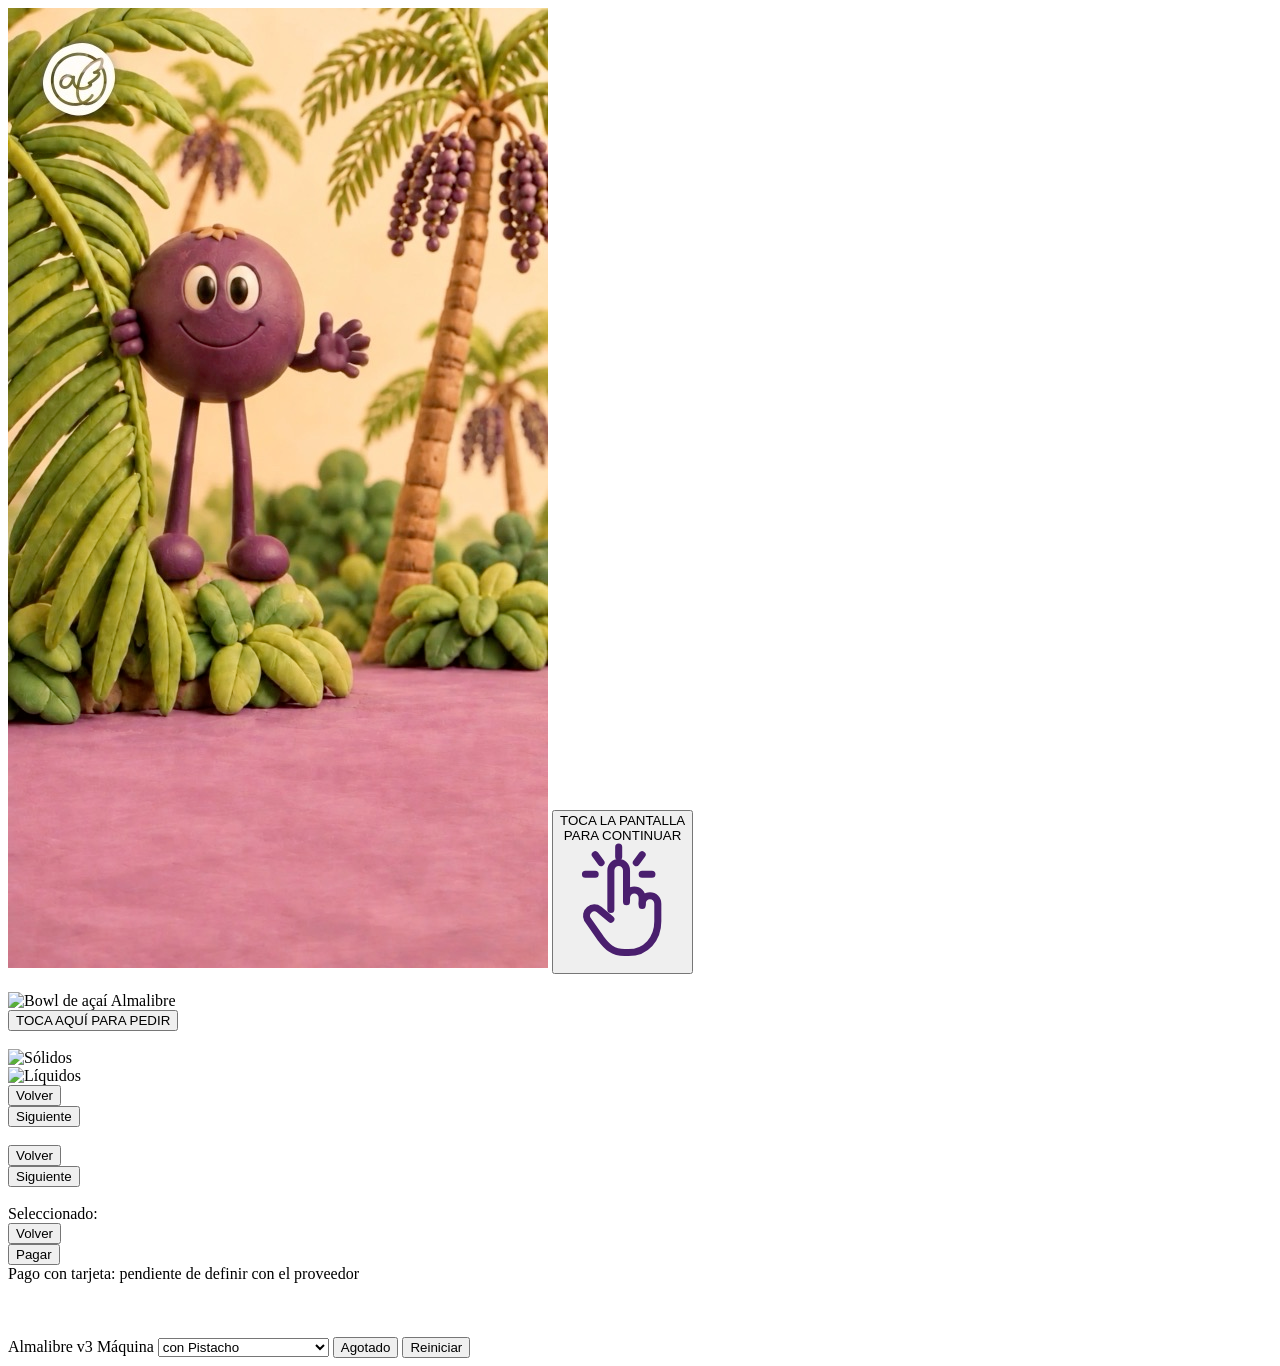
==== index.html @ a259373f "Add tracked almalibre logo on the cup in the attract video Co-Authored-By: Claude Opus 5.5 <noreply@" ====
<!doctype html>
<html lang="es">
<head>
<meta charset="utf-8">
<meta name="viewport" content="width=device-width,initial-scale=1,viewport-fit=cover">
<title>Almalibre · Kiosko v3</title>
<link rel="preconnect" href="https://fonts.googleapis.com">
<link rel="preconnect" href="https://fonts.gstatic.com" crossorigin>
<link href="https://fonts.googleapis.com/css2?family=Outfit:wght@400;500;600;700;800&display=swap" rel="stylesheet">
<link rel="stylesheet" href="styles.css">
</head>
<body>
<div class="stage-wrap">
  <div class="kiosk" id="kiosk">

    <!-- 1 · Bienvenida: solo vídeo -->
    <section class="screen" data-screen="attract">
      <video id="attractVideo" src="assets/video/attract.mp4?v=6" poster="assets/attract-poster.jpg" muted loop playsinline autoplay></video>
      <button class="tap-cta" aria-label="Toca la pantalla para continuar">
        <span>TOCA LA PANTALLA<br>PARA CONTINUAR</span>
        <svg viewBox="0 0 64 64" aria-hidden="true"><g fill="none" stroke="#4A1F6E" stroke-width="3.6" stroke-linecap="round" stroke-linejoin="round"><path d="M26 34V14a4 4 0 0 1 8 0v16"/><path d="M34 28a4 4 0 0 1 8 0v4"/><path d="M42 31a4 4 0 0 1 8 0v9c0 9-6 16-15 16h-2c-6 0-9-3-12-7l-7-10a4 4 0 0 1 6-5l6 5"/><path d="M30 2v5M18 6l3 4M42 6l-3 4M13 16h5M42 16h5"/></g></svg>
      </button>
    </section>

    <!-- 2 · Personaliza (fondo welcome_*: logo + info; app: slot imagen/vídeo + botón) -->
    <section class="screen light" data-screen="welcome">
      <img class="bg" src="export/onctuo_label_welcome_vanille_en.jpg" alt="">
      <div class="product-slot"><img src="assets/bowls-1.png" alt="Bowl de açaí Almalibre"></div>
      <button class="app-btn start" data-go="book">TOCA AQUÍ PARA PEDIR</button>
    </section>

    <!-- 3 · Toppings (book) -->
    <section class="screen light" data-screen="book">
      <img class="bg" src="export/onctuo_label_book_en.jpg" alt="">
      <div class="book-scroll">
        <img class="sec-label" src="export/onctuo_label_book_topping_en.png" alt="Sólidos">
        <div class="grid" id="gridSolid"></div>
        <img class="sec-label" src="export/onctuo_label_book_sauce_fr.png" alt="Líquidos">
        <div class="grid" id="gridLiquid"></div>
      </div>
      <div class="app-bar">
        <button class="app-btn secondary" data-go="welcome">Volver</button>
        <div class="total" id="bookTotal"></div>
        <button class="app-btn" data-go="order">Siguiente</button>
      </div>
    </section>

    <!-- 4 · Cantidad de bowls (order) -->
    <section class="screen light" data-screen="order">
      <img class="bg" src="export/onctuo_label_order_en.jpg" alt="">
      <div class="qty" id="qty"></div>
      <div class="app-bar">
        <button class="app-btn secondary" data-go="book">Volver</button>
        <div class="total" id="orderTotal"></div>
        <button class="app-btn" data-go="payment">Siguiente</button>
      </div>
    </section>

    <!-- 5 · Resumen (payment_*: fondo con texto; app: texto del pedido) -->
    <section class="screen light" data-screen="payment">
      <img class="bg" src="export/onctuo_label_payment_en.jpg" alt="">
      <div class="sum-head"><span>Seleccionado:</span><b id="sumQty"></b></div>
      <div class="sum-list" id="sumList"></div>
      <div class="app-bar">
        <button class="app-btn secondary" data-go="order">Volver</button>
        <div class="total" id="sumTotal"></div>
        <button class="app-btn" data-go="outing">Pagar</button>
      </div>
      <div class="todo-note">Pago con tarjeta: pendiente de definir con el proveedor</div>
    </section>

    <!-- 6 · Preparando -->
    <section class="screen light" data-screen="outing">
      <img class="bg" src="export/onctuo_label_outing_en.jpg" alt="">
      <div class="making">
        <img class="making-cup" src="assets/bowls-1.png" alt="">
        <img class="progress" id="progress" src="export/onctuo_outing_process_1.png" alt="">
      </div>
      <div class="ready" id="ready" hidden>
        <div class="ready-card">¡Tu bowl está listo!<small>Recógelo abajo y disfruta</small></div>
      </div>
    </section>

    <!-- Agotado -->
    <section class="screen" data-screen="soldout">
      <img class="bg" src="export/onctuo_label_sold_out_en.png" alt="">
    </section>

  </div>
</div>

<!-- Prototype controls (not part of the machine UI) -->
<nav class="proto-bar">
  <span class="proto-title">Almalibre v3</span>
  <label>Máquina
    <select id="slotSelect">
      <option value="pistacho">con Pistacho</option>
      <option value="crema">con Crema de cacahuete</option>
    </select>
  </label>
  <button data-go="soldout">Agotado</button>
  <button data-go="attract">Reiniciar</button>
</nav>
<script src="app.js"></script>
</body>
</html>
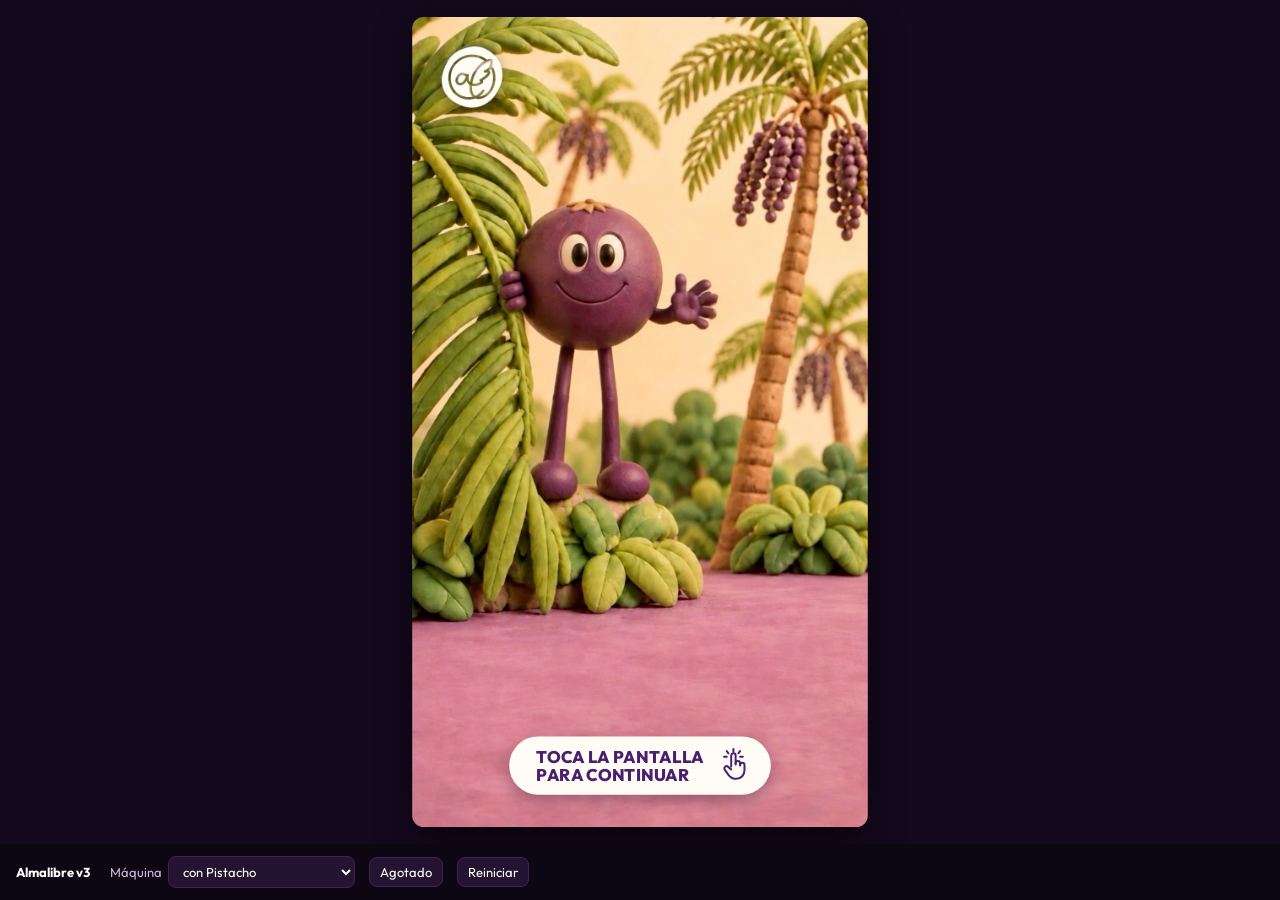
==== commit e4fb35fd: "Prototype plays the screen videos; welcome cup at 62% in a 16:9 strip, no beige slot; toppings tiles" ====
--- a/index.html
+++ b/index.html
@@ -7,7 +7,7 @@
 <link rel="preconnect" href="https://fonts.googleapis.com">
 <link rel="preconnect" href="https://fonts.gstatic.com" crossorigin>
 <link href="https://fonts.googleapis.com/css2?family=Outfit:wght@400;500;600;700;800&display=swap" rel="stylesheet">
-<link rel="stylesheet" href="styles.css">
+<link rel="stylesheet" href="styles.css?v=20261122">
 </head>
 <body>
 <div class="stage-wrap">
@@ -15,7 +15,7 @@
 
     <!-- 1 · Bienvenida: solo vídeo -->
     <section class="screen" data-screen="attract">
-      <video id="attractVideo" src="assets/video/attract.mp4?v=6" poster="assets/attract-poster.jpg" muted loop playsinline autoplay></video>
+      <video id="attractVideo" src="assets/video/attract.mp4?v=8" poster="assets/attract-poster.jpg" muted loop playsinline autoplay></video>
       <button class="tap-cta" aria-label="Toca la pantalla para continuar">
         <span>TOCA LA PANTALLA<br>PARA CONTINUAR</span>
         <svg viewBox="0 0 64 64" aria-hidden="true"><g fill="none" stroke="#4A1F6E" stroke-width="3.6" stroke-linecap="round" stroke-linejoin="round"><path d="M26 34V14a4 4 0 0 1 8 0v16"/><path d="M34 28a4 4 0 0 1 8 0v4"/><path d="M42 31a4 4 0 0 1 8 0v9c0 9-6 16-15 16h-2c-6 0-9-3-12-7l-7-10a4 4 0 0 1 6-5l6 5"/><path d="M30 2v5M18 6l3 4M42 6l-3 4M13 16h5M42 16h5"/></g></svg>
@@ -25,13 +25,20 @@
     <!-- 2 · Personaliza (fondo welcome_*: logo + info; app: slot imagen/vídeo + botón) -->
     <section class="screen light" data-screen="welcome">
       <img class="bg" src="export/onctuo_label_welcome_vanille_en.jpg" alt="">
-      <div class="product-slot"><img src="assets/bowls-1.png" alt="Bowl de açaí Almalibre"></div>
+      <!-- product video in the machine's 16:9 strip: transparent HEVC first (Safari / Chrome on Mac),
+           H.264 on the cream background as the fallback for browsers without alpha video -->
+      <div class="product-slot"><video class="loop" muted loop playsinline aria-label="Pote de açaí Almalibre girando">
+        <source src="export/video/onctuo_welcome_cup_loop_alpha.mov">
+        <source src="export/video/onctuo_welcome_cup_loop.mp4" type="video/mp4">
+      </video></div>
       <button class="app-btn start" data-go="book">TOCA AQUÍ PARA PEDIR</button>
     </section>
 
     <!-- 3 · Toppings (book) -->
     <section class="screen light" data-screen="book">
-      <img class="bg" src="export/onctuo_label_book_en.jpg" alt="">
+      <!-- background video (Almita invites to choose): plays ONCE each time the screen opens, then rests on its
+           last frame, which is the same as the first frame and the JPG fallback -->
+      <video class="bg loop" src="export/video/onctuo_book_loop.mp4" poster="export/onctuo_label_book_en.jpg" muted playsinline></video>
       <div class="book-scroll">
         <img class="sec-label" src="export/onctuo_label_book_topping_en.png" alt="Sólidos">
         <div class="grid" id="gridSolid"></div>
@@ -83,7 +90,7 @@
 
     <!-- Agotado -->
     <section class="screen" data-screen="soldout">
-      <img class="bg" src="export/onctuo_label_sold_out_en.png" alt="">
+      <video class="bg loop" src="export/video/onctuo_sold_out_loop.mp4" poster="export/onctuo_label_sold_out_en.png" muted loop playsinline></video>
     </section>
 
   </div>
@@ -101,6 +108,6 @@
   <button data-go="soldout">Agotado</button>
   <button data-go="attract">Reiniciar</button>
 </nav>
-<script src="app.js"></script>
+<script src="app.js?v=20261122"></script>
 </body>
 </html>
--- a/styles.css
+++ b/styles.css
@@ -0,0 +1,118 @@
+:root{
+  --plum-900:#2a0f40; --plum-800:#4a1f6e;
+  --main:#4A1F6E;        /* main colour (borders) */
+  --btn:#FAB417;         /* primary button fill */
+  --btn-text:#24142E;    /* primary button text (dark purple) */
+  --btn2:#FFFFFF;        /* secondary button fill */
+  --btn2-text:#4A1F6E;   /* secondary button text */
+  --app-text:#4A1F6E;    /* app text on light screens */
+  --card:#F5F1E8;        /* topping card fill */
+  --caption:#8E8167;     /* "Imagen ilustrativa" */
+  --cream-bg:#FFFCF5;
+}
+*{box-sizing:border-box;margin:0;padding:0}
+html,body{height:100%}
+body{background:#14091d;font-family:"Outfit",system-ui,sans-serif;color:#fff;overflow:hidden;
+  -webkit-tap-highlight-color:transparent;user-select:none}
+button{font:inherit;color:inherit;border:0;background:none;cursor:pointer}
+[hidden]{display:none!important}
+
+/* ---------- kiosk canvas 1080×1920, scaled to fit ---------- */
+.stage-wrap{position:fixed;inset:0 0 56px 0}
+.kiosk{width:1080px;height:1920px;position:absolute;left:50%;top:50%;transform-origin:center;
+  overflow:hidden;border-radius:28px;background:var(--plum-900);box-shadow:0 30px 80px rgba(0,0,0,.55)}
+.screen{position:absolute;inset:0;opacity:0;visibility:hidden;transition:opacity .4s,visibility 0s .4s}
+.screen.active{opacity:1;visibility:visible;transition:opacity .4s}
+.screen.light{background:var(--cream-bg);color:var(--app-text)}
+.bg{position:absolute;inset:0;width:100%;height:100%;object-fit:cover}
+
+/* ---------- app-drawn controls ---------- */
+.app-btn{background:var(--btn);color:var(--btn-text);font-weight:700;font-size:40px;border-radius:999px;
+  padding:30px 56px;min-width:260px;box-shadow:0 10px 26px rgba(74,31,110,.18);transition:transform .12s}
+.app-btn:active{transform:scale(.96)}
+.app-btn.secondary{background:var(--btn2);color:var(--btn2-text);border:3px solid var(--btn2-text)}
+.app-bar{position:absolute;left:60px;right:60px;top:1730px;height:150px;display:flex;align-items:center;justify-content:space-between}
+.total{font-weight:800;font-size:60px;color:var(--app-text)}
+
+/* attract: video only, tap anywhere */
+#attractVideo{position:absolute;inset:0;width:100%;height:100%;object-fit:cover}
+.tap-cta{position:absolute;left:50%;top:1705px;transform:translateX(-50%);display:flex;align-items:center;gap:30px;
+  background:#FFFCF5;color:#4A1F6E;border-radius:999px;padding:26px 44px 26px 64px;white-space:nowrap;
+  font-weight:800;font-size:40px;line-height:1.08;letter-spacing:.5px;text-align:left;
+  box-shadow:0 14px 36px rgba(36,20,46,.35);animation:ctaPulse 2.4s ease-in-out infinite}
+.tap-cta svg{width:84px;height:84px;flex:none}
+@keyframes ctaPulse{50%{transform:translateX(-50%) scale(1.045)}}
+
+/* Personaliza: product slot (app zone 120..960 × 330..1230) — cup only, light beige */
+.product-slot{position:absolute;left:120px;top:330px;width:840px;height:900px;border-radius:48px;background:#F5F1E8;
+  display:flex;align-items:center;justify-content:center}
+.product-slot img{width:760px;height:760px;object-fit:contain}
+.product-slot video{width:100%;height:100%;object-fit:cover;border-radius:48px;mix-blend-mode:multiply}
+/* the machine plays the product video in a 16:9 strip (960×540) with no box behind it — same here */
+[data-screen="welcome"] .product-slot{left:60px;top:510px;width:960px;height:540px;border-radius:0;background:none}
+[data-screen="welcome"] .product-slot video{object-fit:contain;border-radius:0;mix-blend-mode:normal}
+.start{position:absolute;left:50%;top:1715px;transform:translateX(-50%);font-size:44px;padding:36px 70px;white-space:nowrap}
+.start:active{transform:translateX(-50%) scale(.96)}
+
+/* toppings */
+.book-scroll{position:absolute;left:60px;right:60px;top:380px;height:1320px;overflow-y:auto;scrollbar-width:none;
+  display:flex;flex-direction:column;align-items:center;gap:28px;padding:10px 0 40px}
+.book-scroll::-webkit-scrollbar{display:none}
+.sec-label{height:60px;width:auto}
+.grid{display:grid;grid-template-columns:repeat(3,1fr);gap:28px;width:100%}
+.card{position:relative;background:var(--card);border:4px solid transparent;border-radius:36px;color:var(--app-text);
+  padding:18px 18px 26px;display:flex;flex-direction:column;align-items:center;text-align:center;transition:border-color .2s}
+.card .ph{width:100%;aspect-ratio:1/.8;display:flex;align-items:center;justify-content:center}
+.card .ph img{max-width:92%;max-height:86%;object-fit:contain}
+.card .cap{font-size:20px;color:var(--caption);margin-top:4px}
+.card .nm{font-weight:700;font-size:32px;line-height:1.15;margin-top:12px;min-height:74px;display:flex;align-items:center}
+.card .pr{font-weight:400;font-size:24px;margin-top:6px}
+.card .mark{position:absolute;top:-30px;right:-30px;width:120px;height:120px;opacity:0;transform:scale(.6);transition:.2s}
+.card.on{border-color:var(--btn)}
+.card.on .mark{opacity:1;transform:scale(1)}
+
+/* toppings layout as the client's reference (and the real app): two rows of small square tiles in the
+   lower half, leaving the top-right free for Almita. Labels ~y800 / ~y1280, tiles 220px, name below. */
+.book-scroll{left:110px;right:110px;top:770px;height:930px;gap:22px;padding:0}
+.book-scroll .grid{grid-template-columns:repeat(3,220px);gap:80px;justify-content:center}
+.book-scroll .grid + .sec-label{margin-top:34px}
+.book-scroll .card{background:none;border:0;border-radius:0;padding:0;width:220px}
+.book-scroll .card .ph{width:220px;height:220px;aspect-ratio:auto;background:var(--card);border:4px solid transparent;
+  border-radius:28px;transition:border-color .2s}
+.book-scroll .card.on .ph{border-color:var(--btn)}
+.book-scroll .card .cap{font-size:15px;margin-top:8px}
+.book-scroll .card .nm{font-size:23px;min-height:54px;margin-top:4px;justify-content:center}
+.book-scroll .card .pr{font-size:20px;margin-top:2px}
+.book-scroll .card .mark{top:-24px;right:-24px;width:84px;height:84px}
+
+/* bowl quantity */
+.qty{position:absolute;left:60px;right:60px;top:700px;height:500px;display:flex;justify-content:space-around;align-items:center}
+.qopt{position:relative;width:320px;height:420px;display:flex;flex-direction:column;align-items:center;justify-content:center;gap:20px;color:var(--app-text)}
+.qopt .cups{width:320px;height:320px;object-fit:contain}
+.qopt .n{font-weight:700;font-size:40px}
+.qopt .mark{position:absolute;top:0;right:10px;width:110px;opacity:0;transform:scale(.6);transition:.2s}
+.qopt.on .mark{opacity:1;transform:scale(1)}
+
+/* summary: text only */
+.sum-head{position:absolute;left:80px;right:80px;top:380px;display:flex;justify-content:space-between;align-items:baseline;font-size:40px;color:var(--app-text)}
+.sum-head b{font-size:56px}
+.sum-list{position:absolute;left:80px;right:80px;top:500px;font-size:38px;line-height:1.7;color:var(--app-text)}
+.sum-list .ln{display:flex;justify-content:space-between;border-bottom:2px solid rgba(142,129,103,.25)}
+.sum-list .ln span:last-child{font-weight:400}
+.todo-note{position:absolute;left:0;right:0;top:1660px;text-align:center;font-size:24px;color:var(--caption)}
+
+/* outing */
+.making{position:absolute;left:180px;right:180px;top:470px;height:600px;display:flex;flex-direction:column;align-items:center;justify-content:center;gap:30px}
+.making-cup{width:440px;height:440px;object-fit:contain;animation:bob 2.4s ease-in-out infinite}
+@keyframes bob{50%{transform:translateY(-14px)}}
+.progress{width:485px;height:74px}
+.ready{position:absolute;inset:0;background:rgba(20,9,29,.6);display:flex;align-items:center;justify-content:center}
+.ready-card{background:var(--btn);color:#24142E;border-radius:48px;padding:70px 80px;font-size:68px;font-weight:800;text-align:center;line-height:1.1}
+.ready-card small{display:block;font-size:36px;font-weight:500;margin-top:16px}
+
+/* prototype bar */
+.proto-bar{position:fixed;left:0;right:0;bottom:0;height:56px;background:#0d0613;display:flex;align-items:center;gap:14px;
+  padding:0 16px;font-size:13px;color:#cbbbd8;overflow-x:auto;white-space:nowrap}
+.proto-title{font-weight:700;color:#fff;margin-right:6px}
+.proto-bar select,.proto-bar button{background:#241431;color:#fff;border:1px solid #3d2650;border-radius:8px;padding:6px 10px;font:inherit}
+.proto-bar label{display:flex;align-items:center;gap:6px}
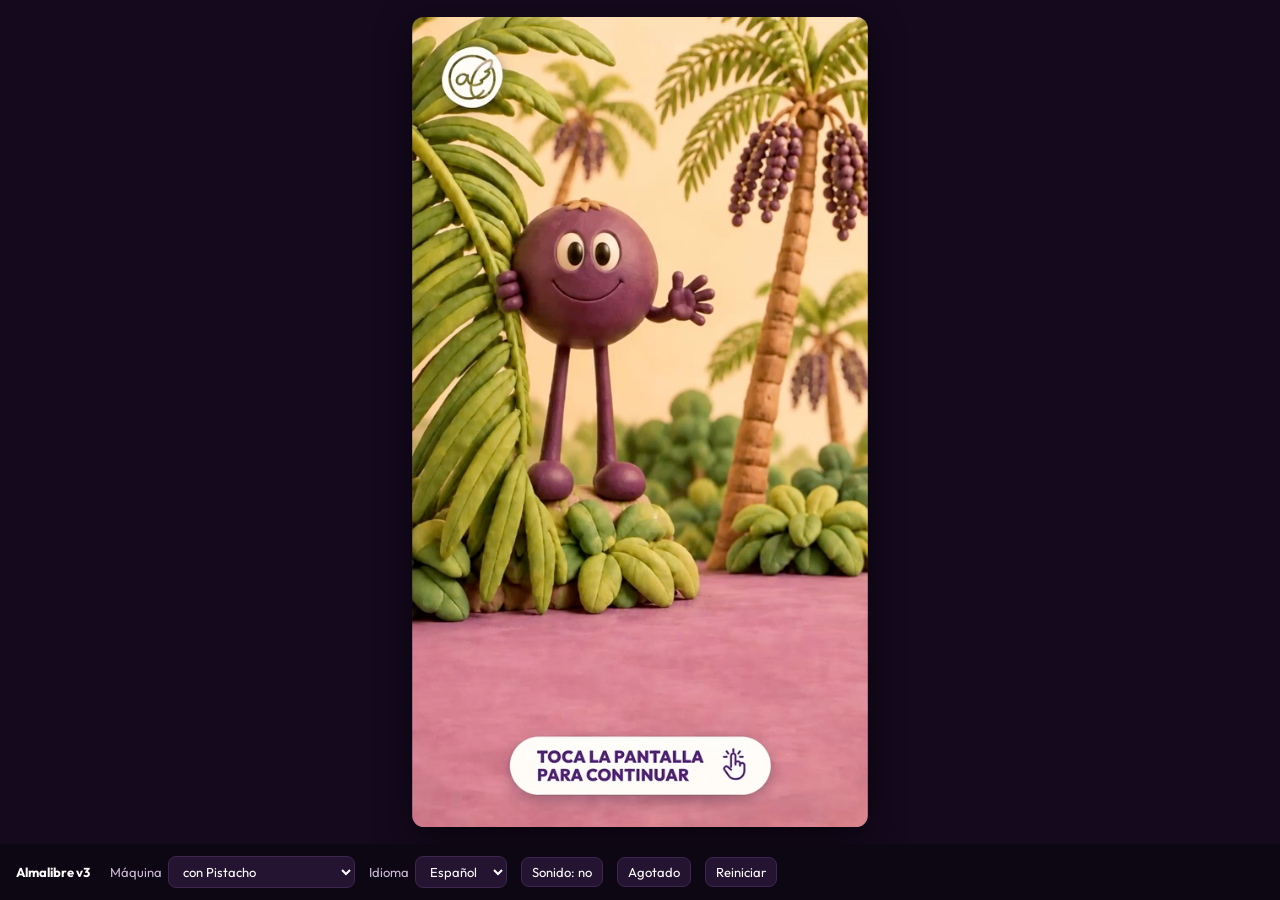
==== commit 7a59f519: "Intro video with sound in ES/EN/FR: translated captions, tap button burned in, music bed + synced ef" ====
--- a/index.html
+++ b/index.html
@@ -7,19 +7,17 @@
 <link rel="preconnect" href="https://fonts.googleapis.com">
 <link rel="preconnect" href="https://fonts.gstatic.com" crossorigin>
 <link href="https://fonts.googleapis.com/css2?family=Outfit:wght@400;500;600;700;800&display=swap" rel="stylesheet">
-<link rel="stylesheet" href="styles.css?v=20261122">
+<link rel="stylesheet" href="styles.css?v=20261125">
 </head>
 <body>
 <div class="stage-wrap">
   <div class="kiosk" id="kiosk">
 
-    <!-- 1 · Bienvenida: solo vídeo -->
-    <section class="screen" data-screen="attract">
-      <video id="attractVideo" src="assets/video/attract.mp4?v=8" poster="assets/attract-poster.jpg" muted loop playsinline autoplay></video>
-      <button class="tap-cta" aria-label="Toca la pantalla para continuar">
-        <span>TOCA LA PANTALLA<br>PARA CONTINUAR</span>
-        <svg viewBox="0 0 64 64" aria-hidden="true"><g fill="none" stroke="#4A1F6E" stroke-width="3.6" stroke-linecap="round" stroke-linejoin="round"><path d="M26 34V14a4 4 0 0 1 8 0v16"/><path d="M34 28a4 4 0 0 1 8 0v4"/><path d="M42 31a4 4 0 0 1 8 0v9c0 9-6 16-15 16h-2c-6 0-9-3-12-7l-7-10a4 4 0 0 1 6-5l6 5"/><path d="M30 2v5M18 6l3 4M42 6l-3 4M13 16h5M42 16h5"/></g></svg>
-      </button>
+    <!-- 1 · Bienvenida: solo vídeo. El botón «Toca la pantalla para continuar», los textos y el sonido van
+         dentro del MP4 (uno por idioma). Autoplay en silencio: el navegador solo deja sonar el vídeo
+         después de un toque (botón «Sonido» de la barra del prototipo). -->
+    <section class="screen" data-screen="attract" aria-label="Toca la pantalla para continuar">
+      <video id="attractVideo" src="assets/video/attract_es.mp4?v=9" poster="assets/attract-poster_es.jpg" muted loop playsinline autoplay></video>
     </section>
 
     <!-- 2 · Personaliza (fondo welcome_*: logo + info; app: slot imagen/vídeo + botón) -->
@@ -28,8 +26,8 @@
       <!-- product video in the machine's 16:9 strip: transparent HEVC first (Safari / Chrome on Mac),
            H.264 on the cream background as the fallback for browsers without alpha video -->
       <div class="product-slot"><video class="loop" muted loop playsinline aria-label="Pote de açaí Almalibre girando">
-        <source src="export/video/onctuo_welcome_cup_loop_alpha.mov">
-        <source src="export/video/onctuo_welcome_cup_loop.mp4" type="video/mp4">
+        <source src="export/video/onctuo_welcome_cup_loop_alpha.mov?v=3">
+        <source src="export/video/onctuo_welcome_cup_loop.mp4?v=3" type="video/mp4">
       </video></div>
       <button class="app-btn start" data-go="book">TOCA AQUÍ PARA PEDIR</button>
     </section>
@@ -105,9 +103,17 @@
       <option value="crema">con Crema de cacahuete</option>
     </select>
   </label>
+  <label>Idioma
+    <select id="langSelect">
+      <option value="es">Español</option>
+      <option value="en">English</option>
+      <option value="fr">Français</option>
+    </select>
+  </label>
+  <button id="soundBtn" aria-pressed="false">Sonido: no</button>
   <button data-go="soldout">Agotado</button>
   <button data-go="attract">Reiniciar</button>
 </nav>
-<script src="app.js?v=20261122"></script>
+<script src="app.js?v=20261125"></script>
 </body>
 </html>
--- a/styles.css
+++ b/styles.css
@@ -36,12 +36,6 @@
 
 /* attract: video only, tap anywhere */
 #attractVideo{position:absolute;inset:0;width:100%;height:100%;object-fit:cover}
-.tap-cta{position:absolute;left:50%;top:1705px;transform:translateX(-50%);display:flex;align-items:center;gap:30px;
-  background:#FFFCF5;color:#4A1F6E;border-radius:999px;padding:26px 44px 26px 64px;white-space:nowrap;
-  font-weight:800;font-size:40px;line-height:1.08;letter-spacing:.5px;text-align:left;
-  box-shadow:0 14px 36px rgba(36,20,46,.35);animation:ctaPulse 2.4s ease-in-out infinite}
-.tap-cta svg{width:84px;height:84px;flex:none}
-@keyframes ctaPulse{50%{transform:translateX(-50%) scale(1.045)}}
 
 /* Personaliza: product slot (app zone 120..960 × 330..1230) — cup only, light beige */
 .product-slot{position:absolute;left:120px;top:330px;width:840px;height:900px;border-radius:48px;background:#F5F1E8;
